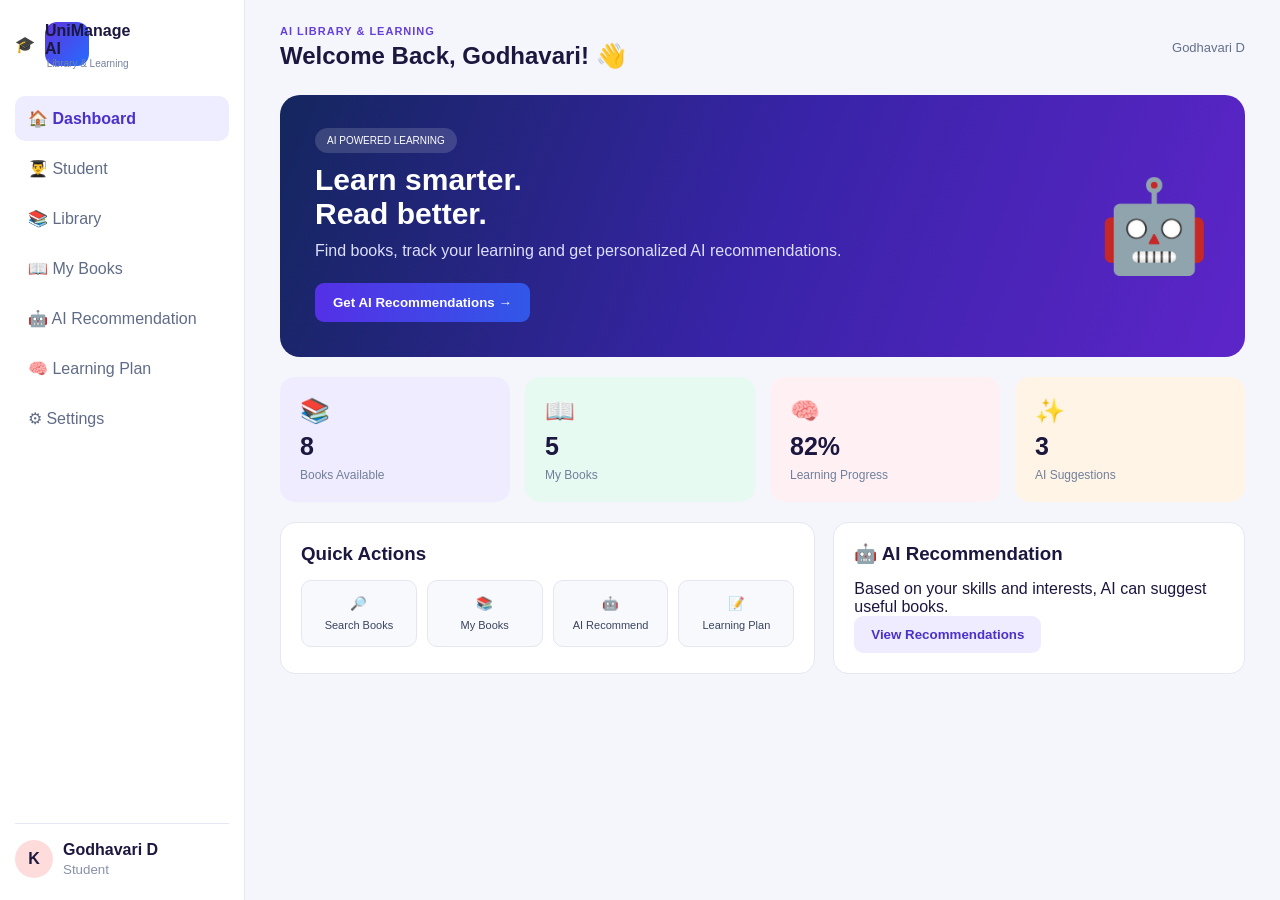
==== index.html @ b0a71027 "AI library project" ====
<!DOCTYPE html>
<html lang="en">
<head>
    <meta charset="UTF-8">
    <meta name="viewport" content="width=device-width, initial-scale=1.0">

    <title>UniManage AI - Library & Learning</title>

    <link rel="stylesheet" href="style.css">
</head>

<body>

<div class="app">
    <aside class="sidebar">

        <div class="logo">
            🎓
            <div>
                <h2>UniManage AI</h2>
                <p>Library & Learning</p>
            </div>
        </div>

        <ul class="menu">

            <li class="active" onclick="showPage('dashboard', this)">
                🏠 Dashboard
            </li>

            <li onclick="showPage('student', this)">
                👨‍🎓 Student
            </li>

            <li onclick="showPage('library', this)">
                📚 Library
            </li>

            <li onclick="showPage('mybooks', this)">
                📖 My Books
            </li>

            <li onclick="showPage('ai', this)">
                🤖 AI Recommendation
            </li>

            <li onclick="showPage('learning', this)">
                🧠 Learning Plan
            </li>

            <li onclick="showPage('settings', this)">
                ⚙ Settings
            </li>

        </ul>

        <div class="user">
            <div class="avatar">K</div>

            <div>
                <b>Godhavari D</b>
                <small>Student</small>
            </div>
        </div>

    </aside>

    <main class="main">

        <header class="header">

            <div>
                <p class="small-title">AI LIBRARY & LEARNING</p>

                <h1 id="pageTitle">
                    Welcome Back, Godhavari! 👋
                </h1>
            </div>

            <div class="profile">
                Godhavari D
            </div>

        </header>

        <section id="dashboard" class="page active">

            <div class="hero">

                <div>

                    <span class="badge">
                        AI POWERED LEARNING
                    </span>

                    <h2>
                        Learn smarter.<br>
                        Read better.
                    </h2>

                    <p>
                        Find books, track your learning and
                        get personalized AI recommendations.
                    </p>

                    <button onclick="showPage('ai')" class="primary">
                        Get AI Recommendations →
                    </button>

                </div>

                <div class="robot">
                    🤖
                </div>

            </div>

            <div class="cards">

                <div class="card purple">
                    <span>📚</span>
                    <h2 id="bookCount">8</h2>
                    <p>Books Available</p>
                </div>

                <div class="card green">
                    <span>📖</span>
                    <h2>5</h2>
                    <p>My Books</p>
                </div>

                <div class="card pink">
                    <span>🧠</span>
                    <h2>82%</h2>
                    <p>Learning Progress</p>
                </div>

                <div class="card orange">
                    <span>✨</span>
                    <h2>3</h2>
                    <p>AI Suggestions</p>
                </div>

            </div>


            <div class="two-column">

                <div class="box">

                    <h3>Quick Actions</h3>

                    <div class="quick">

                        <button onclick="showPage('library')">
                            🔎
                            <span>Search Books</span>
                        </button>

                        <button onclick="showPage('mybooks')">
                            📚
                            <span>My Books</span>
                        </button>

                        <button onclick="showPage('ai')">
                            🤖
                            <span>AI Recommend</span>
                        </button>

                        <button onclick="showPage('learning')">
                            📝
                            <span>Learning Plan</span>
                        </button>

                    </div>

                </div>


                

                <div class="box ai-mini">

                    <h3>🤖 AI Recommendation</h3>

                    <p>
                        Based on your skills and interests,
                        AI can suggest useful books.
                    </p>

                    <button
                        class="secondary"
                        onclick="showPage('ai')">
                        View Recommendations
                    </button>

                </div>

            </div>

        </section>

        <section id="student" class="page">

            <div class="section-title">

                <h2>Student Dashboard</h2>

                <p>
                    Your academic and learning overview
                </p>

            </div>


            <div class="student-card">

                <div class="student-avatar">
                    KY
                </div>

                <div class="student-info">

                    <h3>Godhavari D</h3>

                    <p>
                        Computer Science Student
                    </p>

                </div>

                <div class="student-stat">
                    <b>92%</b>
                    <span>Attendance</span>
                </div>

                <div class="student-stat">
                    <b>8.5</b>
                    <span>CGPA</span>
                </div>

                <div class="student-stat">
                    <b>Good</b>
                    <span>Performance</span>
                </div>

            </div>

        </section>


        <section id="library" class="page">

            <div class="section-title">

                <h2>📚 Library Dashboard</h2>

                <p>
                    Search and explore learning resources
                </p>

            </div>


            <div class="search">

                <input
                    type="text"
                    id="searchBox"
                    placeholder="Search books, author or category..."
                    onkeyup="searchBooks()">

                <button class="primary"
                        onclick="searchBooks()">
                    Search
                </button>

            </div>


            <div id="bookList" class="book-grid"></div>

        </section>



        <!-- ================= MY BOOKS ================= -->

        <section id="mybooks" class="page">

            <div class="section-title">

                <h2>📖 My Books</h2>

                <p>
                    Currently issued books
                </p>

            </div>


            <div class="table-box">

                <table>

                    <thead>

                        <tr>
                            <th>Book Title</th>
                            <th>Issued Date</th>
                            <th>Due Date</th>
                            <th>Status</th>
                        </tr>

                    </thead>

                    <tbody>

                        <tr>
                            <td>Java Complete Reference</td>
                            <td>12 Sep 2026</td>
                            <td>26 Sep 2026</td>
                            <td>
                                <span class="status">
                                    On Time
                                </span>
                            </td>
                        </tr>

                        <tr>
                            <td>Clean Code</td>
                            <td>10 Sep 2026</td>
                            <td>24 Sep 2026</td>
                            <td>
                                <span class="status">
                                    On Time
                                </span>
                            </td>
                        </tr>

                        <tr>
                            <td>Web Development</td>
                            <td>06 Sep 2026</td>
                            <td>19 Sep 2026</td>
                            <td>
                                <span class="status">
                                    On Time
                                </span>
                            </td>
                        </tr>

                    </tbody>

                </table>

            </div>

        </section>



        <!-- ================= AI ================= -->

        <section id="ai" class="page">

            <div class="section-title">

                <h2>🤖 AI Book Recommendation</h2>

                <p>
                    Get personalized book recommendations
                </p>

            </div>


            <div class="ai-box">

                <div class="big-robot">
                    🤖
                </div>

                <h2>
                    AI Learning Assistant
                </h2>

                <p>
                    Enter your skills and interests.
                </p>


                <div class="inputs">

                    <input
                        id="skills"
                        placeholder="Skills: Java, HTML, SQL">

                    <input
                        id="interests"
                        placeholder="Interests: AI, Web, Database">

                </div>


                <button
                    class="primary full"
                    onclick="recommendBooks()">

                    ✨ Generate AI Recommendations

                </button>

            </div>


            <div
                id="recommendations"
                class="recommend-grid">
            </div>

        </section>



        <!-- ================= LEARNING ================= -->

        <section id="learning" class="page">

            <div class="section-title">

                <h2>🧠 AI Learning Plan</h2>

                <p>
                    Generate a personalized study roadmap
                </p>

            </div>


            <div class="learning-box">

                <input
                    id="topic"
                    placeholder="Enter topic e.g. Java, SQL, AI">

                <button
                    class="primary"
                    onclick="generatePlan()">

                    Generate Plan

                </button>

            </div>


            <div id="plan"></div>

        </section>



        <!-- ================= SETTINGS ================= -->

        <section id="settings" class="page">

            <div class="section-title">

                <h2>⚙ Settings</h2>

                <p>
                    Application preferences
                </p>

            </div>


            <div class="settings box">

                <label>
                    <input type="checkbox" checked>
                    AI recommendation notifications
                </label>

                <label>
                    <input type="checkbox" checked>
                    Learning progress reminders
                </label>

                <label>
                    <input type="checkbox">
                    Book due-date alerts
                </label>

            </div>

        </section>

    </main>

</div>


<script src="script.js"></script>

</body>
</html>
---- style.css ----
* {
    box-sizing: border-box;
    margin: 0;
    padding: 0;
}

body {
    font-family: Arial, Helvetica, sans-serif;
    background: #f5f5fc;
    color: #1c173f;
}

button,
input {
    font-family: inherit;
}

button {
    cursor: pointer;
}

.app {
    display: flex;
    min-height: 100vh;
}
.sidebar {
    width: 245px;
    background: white;
    border-right: 1px solid #e5e8f2;
    padding: 22px 15px;
    display: flex;
    flex-direction: column;
}

.logo {
    display: flex;
    gap: 10px;
    align-items: center;
    margin-bottom: 30px;
}

.logo > :first-child {
    background: linear-gradient(135deg, #6035df, #246cff);
    width: 44px;
    height: 44px;
    border-radius: 12px;
    display: grid;
    place-items: center;
    font-size: 22px;
}

.logo h2 {
    font-size: 16px;
}

.logo p {
    font-size: 10px;
    color: #75819c;
}


/* MENU */

.menu {
    list-style: none;
}

.menu li {
    padding: 13px;
    margin-bottom: 5px;
    border-radius: 10px;
    color: #606c87;
    cursor: pointer;
    transition: .2s;
}

.menu li:hover,
.menu li.active {
    background: #eeecff;
    color: #4b31c9;
    font-weight: bold;
}


/* USER */

.user {
    margin-top: auto;
    border-top: 1px solid #e5e8f2;
    padding-top: 16px;
    display: flex;
    align-items: center;
    gap: 10px;
}

.user small {
    display: block;
    color: #8791a8;
    margin-top: 3px;
}

.avatar {
    width: 38px;
    height: 38px;
    border-radius: 50%;
    background: #ffdcdc;
    display: grid;
    place-items: center;
    font-weight: bold;
}


/* MAIN */

.main {
    flex: 1;
    padding: 25px 35px;
}


/* HEADER */

.header {
    display: flex;
    justify-content: space-between;
    align-items: center;
    margin-bottom: 25px;
}

.small-title {
    color: #6540d9;
    font-size: 11px;
    font-weight: bold;
    letter-spacing: 1px;
    margin-bottom: 5px;
}

.header h1 {
    font-size: 24px;
}

.profile {
    color: #65708a;
    font-size: 13px;
}


/* PAGE */

.page {
    display: none;
}

.page.active {
    display: block;
}


/* HERO */

.hero {
    background: linear-gradient(
        110deg,
        #14265e,
        #3823a7,
        #5d25c9
    );

    color: white;

    border-radius: 20px;

    padding: 35px;

    display: flex;

    justify-content: space-between;

    align-items: center;

    min-height: 220px;
}

.badge {
    background: #ffffff25;
    padding: 7px 12px;
    border-radius: 20px;
    font-size: 10px;
}

.hero h2 {
    font-size: 30px;
    margin: 15px 0 8px;
}

.hero p {
    max-width: 600px;
    color: #dddfff;
    margin-bottom: 20px;
    line-height: 1.5;
}

.robot {
    font-size: 90px;
}


/* BUTTONS */

.primary {
    background: linear-gradient(
        90deg,
        #5530e6,
        #3157e8
    );

    color: white;

    border: none;

    border-radius: 9px;

    padding: 12px 18px;

    font-weight: bold;
}

.secondary {
    background: #efecff;

    color: #4b31c9;

    border: none;

    padding: 11px 17px;

    border-radius: 9px;

    font-weight: bold;
}

.full {
    width: 100%;
}


/* CARDS */

.cards {
    display: grid;

    grid-template-columns:
        repeat(4, 1fr);

    gap: 15px;

    margin: 20px 0;
}

.card {
    padding: 20px;

    border-radius: 15px;

    display: flex;

    flex-direction: column;

    gap: 7px;
}

.card span {
    font-size: 24px;
}

.card h2 {
    font-size: 25px;
}

.card p {
    color: #71809b;
    font-size: 12px;
}

.purple {
    background: #f0ecff;
}

.green {
    background: #e6faf1;
}

.pink {
    background: #fff0f4;
}

.orange {
    background: #fff4e5;
}


/* TWO COLUMN */

.two-column {
    display: grid;

    grid-template-columns:
        1.3fr 1fr;

    gap: 18px;
}

.box {
    background: white;

    border: 1px solid #e5e8f2;

    border-radius: 15px;

    padding: 20px;
}

.box h3 {
    margin-bottom: 15px;
}


/* QUICK */

.quick {
    display: grid;

    grid-template-columns:
        repeat(4, 1fr);

    gap: 10px;
}

.quick button {
    background: #f8f9fd;

    border: 1px solid #e4e7f0;

    border-radius: 10px;

    padding: 15px 7px;

    color: #39445e;
}

.quick span {
    display: block;

    margin-top: 8px;

    font-size: 11px;
}


/* SECTION */

.section-title {
    margin-bottom: 20px;
}

.section-title h2 {
    margin-bottom: 5px;
}

.section-title p {
    color: #78849e;
}


/* SEARCH */

.search {
    display: flex;

    gap: 10px;

    margin-bottom: 20px;
}

.search input,
.learning-box input,
.inputs input {
    padding: 13px 15px;

    border: 1px solid #dfe3ef;

    border-radius: 9px;

    outline: none;

    background: white;
}

.search input {
    flex: 1;
}


/* BOOKS */

.book-grid {
    display: grid;

    grid-template-columns:
        repeat(4, 1fr);

    gap: 15px;
}

.book {
    background: white;

    border: 1px solid #e3e7f1;

    border-radius: 14px;

    padding: 16px;
}

.book-cover {
    height: 125px;

    border-radius: 10px;

    background: linear-gradient(
        135deg,
        #dfe4ff,
        #8773df
    );

    display: grid;

    place-items: center;

    font-size: 40px;

    margin-bottom: 13px;
}

.book h3 {
    font-size: 14px;

    margin: 8px 0;
}

.book p {
    font-size: 12px;

    color: #78849d;

    margin-bottom: 10px;
}

.tag {
    background: #f0edff;

    color: #5035c9;

    padding: 5px 9px;

    border-radius: 20px;

    font-size: 10px;
}


/* TABLE */

.table-box {
    background: white;

    border-radius: 15px;

    overflow: auto;

    border: 1px solid #e2e6f0;
}

table {
    width: 100%;

    border-collapse: collapse;
}

th,
td {
    padding: 15px;

    text-align: left;

    border-bottom: 1px solid #e8ebf2;

    font-size: 13px;
}

th {
    background: #fafbfe;

    color: #68738d;
}

.status {
    background: #e3f8ec;

    color: #16804d;

    padding: 5px 9px;

    border-radius: 20px;

    font-size: 11px;
}


/* STUDENT */

.student-card {
    background: white;

    border: 1px solid #e3e7f0;

    border-radius: 15px;

    padding: 25px;

    display: flex;

    align-items: center;

    gap: 18px;
}

.student-avatar {
    width: 60px;

    height: 60px;

    border-radius: 50%;

    background: #dce4ff;

    color: #4251ae;

    display: grid;

    place-items: center;

    font-weight: bold;
}

.student-info p {
    color: #7b86a0;

    margin-top: 5px;
}

.student-stat {
    margin-left: auto;

    text-align: center;
}

.student-stat b {
    display: block;

    font-size: 20px;
}

.student-stat span {
    font-size: 11px;

    color: #7b86a0;
}


/* AI */

.ai-box {
    background: white;

    max-width: 800px;

    margin: auto;

    padding: 30px;

    border-radius: 18px;

    text-align: center;

    border: 1px solid #e1e5f0;
}

.big-robot {
    font-size: 55px;
}

.ai-box p {
    color: #77839d;

    margin: 8px 0 20px;
}

.inputs {
    display: grid;

    grid-template-columns:
        1fr 1fr;

    gap: 10px;

    margin-bottom: 15px;
}

.recommend-grid {
    display: grid;

    grid-template-columns:
        repeat(3, 1fr);

    gap: 15px;

    margin-top: 20px;
}

.recommend-card {
    background: white;

    padding: 17px;

    border: 1px solid #e2e6f0;

    border-radius: 14px;
}

.recommend-card h3 {
    font-size: 14px;

    margin: 10px 0;
}

.recommend-card p {
    color: #75809a;

    font-size: 12px;

    line-height: 1.5;
}

.score {
    color: #4c30ca;

    font-weight: bold;

    margin-top: 10px;
}


/* LEARNING */

.learning-box {
    background: white;

    padding: 20px;

    border-radius: 15px;

    display: flex;

    gap: 10px;

    border: 1px solid #e3e7f0;
}

.learning-box input {
    flex: 1;
}

.plan-card {
    background: white;

    border: 1px solid #e3e7f0;

    border-radius: 15px;

    padding: 22px;

    margin-top: 20px;
}

.plan-card li {
    padding: 9px;

    color: #59657e;
}


/* SETTINGS */

.settings {
    display: grid;

    gap: 18px;
}

.settings label {
    background: #fafbff;

    padding: 14px;

    border-radius: 10px;
}


/* MOBILE */

@media(max-width: 900px) {

    .sidebar {
        width: 75px;
    }

    .logo div:not(.logo) {
        display: none;
    }

    .menu li {
        font-size: 0;

        text-align: center;
    }

    .user div:not(.avatar) {
        display: none;
    }

    .main {
        padding: 20px;
    }

    .cards {
        grid-template-columns: 1fr 1fr;
    }

    .book-grid {
        grid-template-columns: 1fr 1fr;
    }

    .two-column {
        grid-template-columns: 1fr;
    }
}


@media(max-width: 600px) {

    .sidebar {
        display: none;
    }

    .main {
        padding: 15px;
    }

    .cards {
        grid-template-columns: 1fr;
    }

    .book-grid,
    .recommend-grid {
        grid-template-columns: 1fr;
    }

    .inputs {
        grid-template-columns: 1fr;
    }

    .quick {
        grid-template-columns: 1fr 1fr;
    }

    .student-card {
        flex-wrap: wrap;
    }

    .student-stat {
        margin-left: 0;
        flex: 1;
    }

    .learning-box {
        flex-direction: column;
    }
}
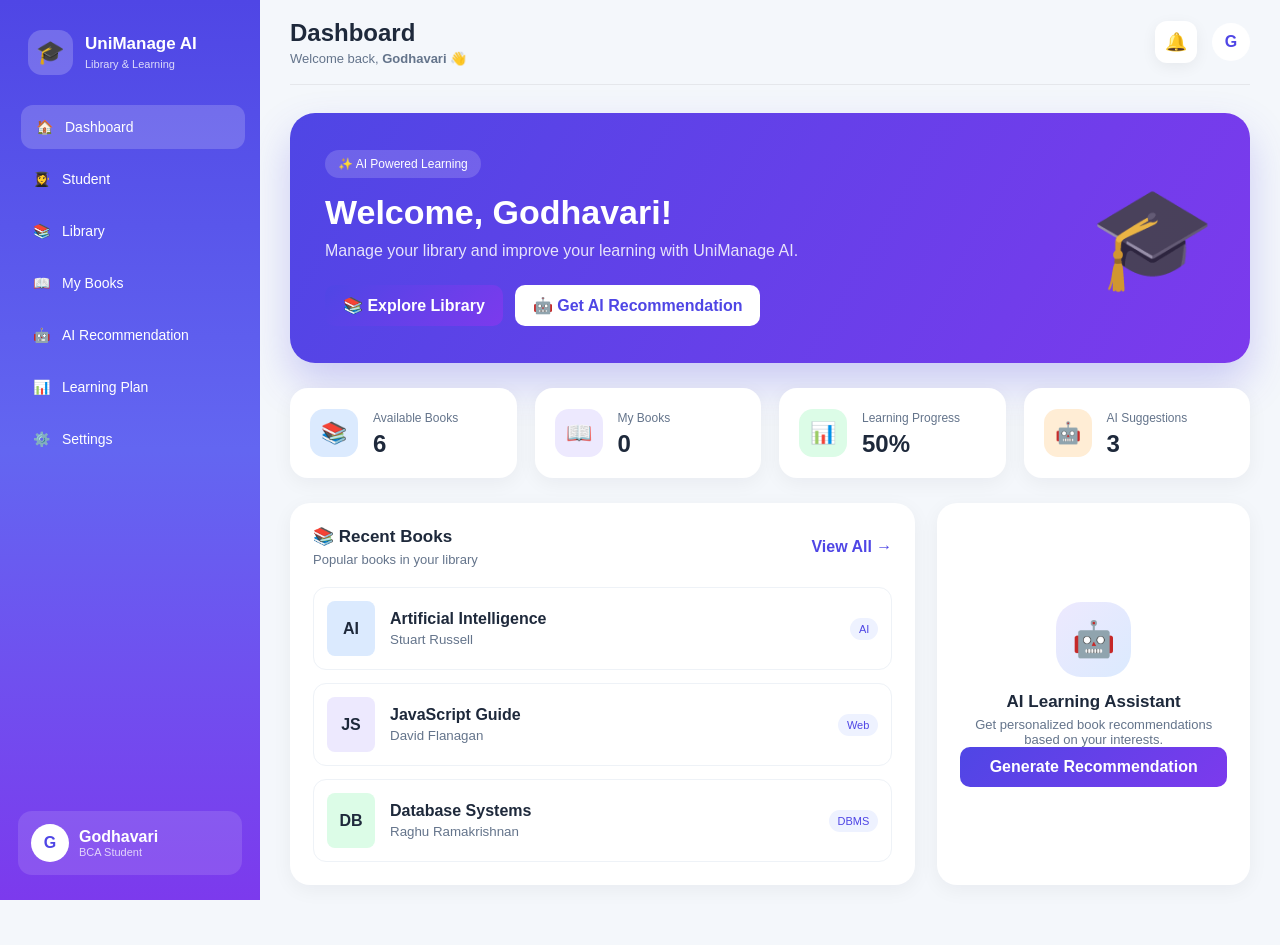
==== commit 80530d84: "initial commit" ====
--- a/index.html
+++ b/index.html
@@ -1,507 +1,838 @@
-<!DOCTYPE html>
-<html lang="en">
-<head>
-    <meta charset="UTF-8">
-    <meta name="viewport" content="width=device-width, initial-scale=1.0">
-
-    <title>UniManage AI - Library & Learning</title>
-
-    <link rel="stylesheet" href="style.css">
-</head>
-
-<body>
-
-<div class="app">
-    <aside class="sidebar">
-
-        <div class="logo">
-            🎓
-            <div>
-                <h2>UniManage AI</h2>
-                <p>Library & Learning</p>
-            </div>
-        </div>
-
-        <ul class="menu">
-
-            <li class="active" onclick="showPage('dashboard', this)">
-                🏠 Dashboard
-            </li>
-
-            <li onclick="showPage('student', this)">
-                👨‍🎓 Student
-            </li>
-
-            <li onclick="showPage('library', this)">
-                📚 Library
-            </li>
-
-            <li onclick="showPage('mybooks', this)">
-                📖 My Books
-            </li>
-
-            <li onclick="showPage('ai', this)">
-                🤖 AI Recommendation
-            </li>
-
-            <li onclick="showPage('learning', this)">
-                🧠 Learning Plan
-            </li>
-
-            <li onclick="showPage('settings', this)">
-                ⚙ Settings
-            </li>
-
-        </ul>
-
-        <div class="user">
-            <div class="avatar">K</div>
-
-            <div>
-                <b>Godhavari D</b>
-                <small>Student</small>
-            </div>
-        </div>
-
-    </aside>
-
-    <main class="main">
-
-        <header class="header">
-
-            <div>
-                <p class="small-title">AI LIBRARY & LEARNING</p>
-
-                <h1 id="pageTitle">
-                    Welcome Back, Godhavari! 👋
-                </h1>
-            </div>
-
-            <div class="profile">
-                Godhavari D
-            </div>
-
-        </header>
-
-        <section id="dashboard" class="page active">
-
-            <div class="hero">
-
-                <div>
-
-                    <span class="badge">
-                        AI POWERED LEARNING
-                    </span>
-
-                    <h2>
-                        Learn smarter.<br>
-                        Read better.
-                    </h2>
-
-                    <p>
-                        Find books, track your learning and
-                        get personalized AI recommendations.
-                    </p>
-
-                    <button onclick="showPage('ai')" class="primary">
-                        Get AI Recommendations →
-                    </button>
-
-                </div>
-
-                <div class="robot">
-                    🤖
-                </div>
-
-            </div>
-
-            <div class="cards">
-
-                <div class="card purple">
-                    <span>📚</span>
-                    <h2 id="bookCount">8</h2>
-                    <p>Books Available</p>
-                </div>
-
-                <div class="card green">
-                    <span>📖</span>
-                    <h2>5</h2>
-                    <p>My Books</p>
-                </div>
-
-                <div class="card pink">
-                    <span>🧠</span>
-                    <h2>82%</h2>
-                    <p>Learning Progress</p>
-                </div>
-
-                <div class="card orange">
-                    <span>✨</span>
-                    <h2>3</h2>
-                    <p>AI Suggestions</p>
-                </div>
-
-            </div>
-
-
-            <div class="two-column">
-
-                <div class="box">
-
-                    <h3>Quick Actions</h3>
-
-                    <div class="quick">
-
-                        <button onclick="showPage('library')">
-                            🔎
-                            <span>Search Books</span>
-                        </button>
-
-                        <button onclick="showPage('mybooks')">
-                            📚
-                            <span>My Books</span>
-                        </button>
-
-                        <button onclick="showPage('ai')">
-                            🤖
-                            <span>AI Recommend</span>
-                        </button>
-
-                        <button onclick="showPage('learning')">
-                            📝
-                            <span>Learning Plan</span>
-                        </button>
-
-                    </div>
-
-                </div>
-
-
-                
-
-                <div class="box ai-mini">
-
-                    <h3>🤖 AI Recommendation</h3>
-
-                    <p>
-                        Based on your skills and interests,
-                        AI can suggest useful books.
-                    </p>
-
-                    <button
-                        class="secondary"
-                        onclick="showPage('ai')">
-                        View Recommendations
-                    </button>
-
-                </div>
-
-            </div>
-
-        </section>
-
-        <section id="student" class="page">
-
-            <div class="section-title">
-
-                <h2>Student Dashboard</h2>
-
-                <p>
-                    Your academic and learning overview
-                </p>
-
-            </div>
-
-
-            <div class="student-card">
-
-                <div class="student-avatar">
-                    KY
-                </div>
-
-                <div class="student-info">
-
-                    <h3>Godhavari D</h3>
-
-                    <p>
-                        Computer Science Student
-                    </p>
-
-                </div>
-
-                <div class="student-stat">
-                    <b>92%</b>
-                    <span>Attendance</span>
-                </div>
-
-                <div class="student-stat">
-                    <b>8.5</b>
-                    <span>CGPA</span>
-                </div>
-
-                <div class="student-stat">
-                    <b>Good</b>
-                    <span>Performance</span>
-                </div>
-
-            </div>
-
-        </section>
-
-
-        <section id="library" class="page">
-
-            <div class="section-title">
-
-                <h2>📚 Library Dashboard</h2>
-
-                <p>
-                    Search and explore learning resources
-                </p>
-
-            </div>
-
-
-            <div class="search">
-
-                <input
-                    type="text"
-                    id="searchBox"
-                    placeholder="Search books, author or category..."
-                    onkeyup="searchBooks()">
-
-                <button class="primary"
-                        onclick="searchBooks()">
-                    Search
-                </button>
-
-            </div>
-
-
-            <div id="bookList" class="book-grid"></div>
-
-        </section>
-
-
-
-        <!-- ================= MY BOOKS ================= -->
-
-        <section id="mybooks" class="page">
-
-            <div class="section-title">
-
-                <h2>📖 My Books</h2>
-
-                <p>
-                    Currently issued books
-                </p>
-
-            </div>
-
-
-            <div class="table-box">
-
-                <table>
-
-                    <thead>
-
-                        <tr>
-                            <th>Book Title</th>
-                            <th>Issued Date</th>
-                            <th>Due Date</th>
-                            <th>Status</th>
-                        </tr>
-
-                    </thead>
-
-                    <tbody>
-
-                        <tr>
-                            <td>Java Complete Reference</td>
-                            <td>12 Sep 2026</td>
-                            <td>26 Sep 2026</td>
-                            <td>
-                                <span class="status">
-                                    On Time
-                                </span>
-                            </td>
-                        </tr>
-
-                        <tr>
-                            <td>Clean Code</td>
-                            <td>10 Sep 2026</td>
-                            <td>24 Sep 2026</td>
-                            <td>
-                                <span class="status">
-                                    On Time
-                                </span>
-                            </td>
-                        </tr>
-
-                        <tr>
-                            <td>Web Development</td>
-                            <td>06 Sep 2026</td>
-                            <td>19 Sep 2026</td>
-                            <td>
-                                <span class="status">
-                                    On Time
-                                </span>
-                            </td>
-                        </tr>
-
-                    </tbody>
-
-                </table>
-
-            </div>
-
-        </section>
-
-
-
-        <!-- ================= AI ================= -->
-
-        <section id="ai" class="page">
-
-            <div class="section-title">
-
-                <h2>🤖 AI Book Recommendation</h2>
-
-                <p>
-                    Get personalized book recommendations
-                </p>
-
-            </div>
-
-
-            <div class="ai-box">
-
-                <div class="big-robot">
-                    🤖
-                </div>
-
-                <h2>
-                    AI Learning Assistant
-                </h2>
-
-                <p>
-                    Enter your skills and interests.
-                </p>
-
-
-                <div class="inputs">
-
-                    <input
-                        id="skills"
-                        placeholder="Skills: Java, HTML, SQL">
-
-                    <input
-                        id="interests"
-                        placeholder="Interests: AI, Web, Database">
-
-                </div>
-
-
-                <button
-                    class="primary full"
-                    onclick="recommendBooks()">
-
-                    ✨ Generate AI Recommendations
-
-                </button>
-
-            </div>
-
-
-            <div
-                id="recommendations"
-                class="recommend-grid">
-            </div>
-
-        </section>
-
-
-
-        <!-- ================= LEARNING ================= -->
-
-        <section id="learning" class="page">
-
-            <div class="section-title">
-
-                <h2>🧠 AI Learning Plan</h2>
-
-                <p>
-                    Generate a personalized study roadmap
-                </p>
-
-            </div>
-
-
-            <div class="learning-box">
-
-                <input
-                    id="topic"
-                    placeholder="Enter topic e.g. Java, SQL, AI">
-
-                <button
-                    class="primary"
-                    onclick="generatePlan()">
-
-                    Generate Plan
-
-                </button>
-
-            </div>
-
-
-            <div id="plan"></div>
-
-        </section>
-
-
-
-        <!-- ================= SETTINGS ================= -->
-
-        <section id="settings" class="page">
-
-            <div class="section-title">
-
-                <h2>⚙ Settings</h2>
-
-                <p>
-                    Application preferences
-                </p>
-
-            </div>
-
-
-            <div class="settings box">
-
-                <label>
-                    <input type="checkbox" checked>
-                    AI recommendation notifications
-                </label>
-
-                <label>
-                    <input type="checkbox" checked>
-                    Learning progress reminders
-                </label>
-
-                <label>
-                    <input type="checkbox">
-                    Book due-date alerts
-                </label>
-
-            </div>
-
-        </section>
-
-    </main>
-
-</div>
-
-
-<script src="script.js"></script>
-
-</body>
+<!DOCTYPE html>
+<html lang="en">
+<head>
+    <meta charset="UTF-8">
+    <meta name="viewport" content="width=device-width, initial-scale=1.0">
+    <title>UniManage AI - Library & Learning</title>
+    <link rel="stylesheet" href="style.css">
+</head>
+
+<body>
+
+<div class="app">
+
+    <!-- SIDEBAR -->
+    <aside class="sidebar">
+        <div class="logo">
+            <div class="logo-icon">🎓</div>
+            <div>
+                <h2>UniManage AI</h2>
+                <span>Library & Learning</span>
+            </div>
+        </div>
+
+        <nav>
+            <button class="menu active" data-page="dashboard">
+                🏠 <span>Dashboard</span>
+            </button>
+
+            <button class="menu" data-page="student">
+                👩‍🎓 <span>Student</span>
+            </button>
+
+            <button class="menu" data-page="library">
+                📚 <span>Library</span>
+            </button>
+
+            <button class="menu" data-page="mybooks">
+                📖 <span>My Books</span>
+            </button>
+
+            <button class="menu" data-page="ai">
+                🤖 <span>AI Recommendation</span>
+            </button>
+
+            <button class="menu" data-page="learning">
+                📊 <span>Learning Plan</span>
+            </button>
+
+            <button class="menu" data-page="settings">
+                ⚙️ <span>Settings</span>
+            </button>
+        </nav>
+
+        <div class="sidebar-bottom">
+            <div class="user-mini">
+                <div class="avatar">G</div>
+                <div>
+                    <strong id="sideName">Godhavari</strong>
+                    <small>BCA Student</small>
+                </div>
+            </div>
+        </div>
+    </aside>
+
+
+    <!-- MAIN -->
+    <main class="main">
+
+        <!-- TOPBAR -->
+        <header class="topbar">
+            <div>
+                <h2 id="pageTitle">Dashboard</h2>
+                <p>Welcome back, <b id="topName">Godhavari</b> 👋</p>
+            </div>
+
+            <div class="top-actions">
+                <button class="icon-btn" onclick="showNotification()">🔔</button>
+                <div class="top-avatar" id="topAvatar">G</div>
+            </div>
+        </header>
+
+
+        <!-- ================= DASHBOARD ================= -->
+        <section id="dashboard" class="page active-page">
+
+            <div class="hero">
+                <div>
+                    <span class="badge">✨ AI Powered Learning</span>
+                    <h1>Welcome, <span id="dashName">Godhavari</span>!</h1>
+                    <p>Manage your library and improve your learning with UniManage AI.</p>
+
+                    <div class="hero-buttons">
+                        <button class="primary-btn" onclick="openLibrary()">
+                            📚 Explore Library
+                        </button>
+
+                        <button class="secondary-btn" onclick="openAI()">
+                            🤖 Get AI Recommendation
+                        </button>
+                    </div>
+                </div>
+
+                <div class="hero-icon">🎓</div>
+            </div>
+
+
+            <div class="stats-grid">
+
+                <div class="stat-card">
+                    <div class="stat-icon blue">📚</div>
+                    <div>
+                        <span>Available Books</span>
+                        <h2 id="availableCount">6</h2>
+                    </div>
+                </div>
+
+                <div class="stat-card">
+                    <div class="stat-icon purple">📖</div>
+                    <div>
+                        <span>My Books</span>
+                        <h2 id="borrowedCount">0</h2>
+                    </div>
+                </div>
+
+                <div class="stat-card">
+                    <div class="stat-icon green">📊</div>
+                    <div>
+                        <span>Learning Progress</span>
+                        <h2 id="dashProgress">50%</h2>
+                    </div>
+                </div>
+
+                <div class="stat-card">
+                    <div class="stat-icon orange">🤖</div>
+                    <div>
+                        <span>AI Suggestions</span>
+                        <h2 id="aiCount">3</h2>
+                    </div>
+                </div>
+
+            </div>
+
+
+            <div class="content-grid">
+
+                <div class="panel">
+                    <div class="panel-header">
+                        <div>
+                            <h3>📚 Recent Books</h3>
+                            <p>Popular books in your library</p>
+                        </div>
+
+                        <button class="link-btn" onclick="openLibrary()">
+                            View All →
+                        </button>
+                    </div>
+
+                    <div class="book-list">
+
+                        <div class="book-row">
+                            <div class="book-cover">AI</div>
+                            <div>
+                                <strong>Artificial Intelligence</strong>
+                                <small>Stuart Russell</small>
+                            </div>
+                            <span class="category">AI</span>
+                        </div>
+
+                        <div class="book-row">
+                            <div class="book-cover purple-bg">JS</div>
+                            <div>
+                                <strong>JavaScript Guide</strong>
+                                <small>David Flanagan</small>
+                            </div>
+                            <span class="category">Web</span>
+                        </div>
+
+                        <div class="book-row">
+                            <div class="book-cover green-bg">DB</div>
+                            <div>
+                                <strong>Database Systems</strong>
+                                <small>Raghu Ramakrishnan</small>
+                            </div>
+                            <span class="category">DBMS</span>
+                        </div>
+
+                    </div>
+                </div>
+
+
+                <div class="panel ai-panel">
+                    <div class="ai-big">🤖</div>
+                    <h3>AI Learning Assistant</h3>
+                    <p>Get personalized book recommendations based on your interests.</p>
+
+                    <button class="primary-btn full" onclick="openAI()">
+                        Generate Recommendation
+                    </button>
+                </div>
+
+            </div>
+
+        </section>
+
+
+        <!-- ================= STUDENT ================= -->
+        <section id="student" class="page">
+
+            <div class="section-heading">
+                <div>
+                    <h1>👩‍🎓 Student Profile</h1>
+                    <p>Manage your student information.</p>
+                </div>
+
+                <button class="primary-btn" onclick="openStudentModal()">
+                    ✏️ Edit Profile
+                </button>
+            </div>
+
+            <div class="profile-grid">
+
+                <div class="profile-card">
+                    <div class="large-avatar" id="profileAvatar">G</div>
+                    <h2 id="profileName">Godhavari</h2>
+                    <p id="profileCourse">BCA Student</p>
+
+                    <div class="profile-badge">🎓 Active Student</div>
+                </div>
+
+                <div class="panel">
+                    <h3>Personal Information</h3>
+
+                    <div class="info-grid">
+
+                        <div class="info-box">
+                            <span>Full Name</span>
+                            <strong id="infoName">Godhavari</strong>
+                        </div>
+
+                        <div class="info-box">
+                            <span>Email</span>
+                            <strong id="infoEmail">godhavari@example.com</strong>
+                        </div>
+
+                        <div class="info-box">
+                            <span>Course</span>
+                            <strong id="infoCourse">BCA</strong>
+                        </div>
+
+                        <div class="info-box">
+                            <span>Department</span>
+                            <strong>Computer Applications</strong>
+                        </div>
+
+                    </div>
+                </div>
+
+            </div>
+
+
+            <div class="stats-grid">
+
+                <div class="stat-card">
+                    <div class="stat-icon blue">📚</div>
+                    <div>
+                        <span>Books Read</span>
+                        <h2 id="booksRead">0</h2>
+                    </div>
+                </div>
+
+                <div class="stat-card">
+                    <div class="stat-icon purple">🏆</div>
+                    <div>
+                        <span>Achievements</span>
+                        <h2>5</h2>
+                    </div>
+                </div>
+
+                <div class="stat-card">
+                    <div class="stat-icon green">🔥</div>
+                    <div>
+                        <span>Learning Streak</span>
+                        <h2>7 Days</h2>
+                    </div>
+                </div>
+
+            </div>
+
+        </section>
+
+
+        <!-- ================= LIBRARY ================= -->
+        <section id="library" class="page">
+
+            <div class="section-heading">
+                <div>
+                    <h1>📚 Library</h1>
+                    <p>Search and borrow your favorite books.</p>
+                </div>
+            </div>
+
+            <div class="search-area">
+
+                <div class="search-box">
+                    🔍
+                    <input
+                        type="text"
+                        id="searchInput"
+                        placeholder="Search books..."
+                    >
+                </div>
+
+                <select id="categoryFilter">
+                    <option value="all">All Categories</option>
+                    <option value="AI">AI</option>
+                    <option value="Programming">Programming</option>
+                    <option value="Database">Database</option>
+                    <option value="Web">Web Technology</option>
+                </select>
+
+            </div>
+
+
+            <div class="library-grid" id="libraryGrid">
+
+                <div class="library-card"
+                     data-title="Artificial Intelligence"
+                     data-author="Stuart Russell"
+                     data-category="AI">
+
+                    <div class="book-large">🤖</div>
+
+                    <div>
+                        <span class="book-category">AI</span>
+                        <h3>Artificial Intelligence</h3>
+                        <p>Stuart Russell</p>
+                    </div>
+
+                    <button class="primary-btn borrow-btn">
+                        Borrow Book
+                    </button>
+                </div>
+
+
+                <div class="library-card"
+                     data-title="Java Programming"
+                     data-author="Herbert Schildt"
+                     data-category="Programming">
+
+                    <div class="book-large purple-bg">☕</div>
+
+                    <div>
+                        <span class="book-category">Programming</span>
+                        <h3>Java Programming</h3>
+                        <p>Herbert Schildt</p>
+                    </div>
+
+                    <button class="primary-btn borrow-btn">
+                        Borrow Book
+                    </button>
+                </div>
+
+
+                <div class="library-card"
+                     data-title="Database Systems"
+                     data-author="Raghu Ramakrishnan"
+                     data-category="Database">
+
+                    <div class="book-large green-bg">🗄️</div>
+
+                    <div>
+                        <span class="book-category">Database</span>
+                        <h3>Database Systems</h3>
+                        <p>Raghu Ramakrishnan</p>
+                    </div>
+
+                    <button class="primary-btn borrow-btn">
+                        Borrow Book
+                    </button>
+                </div>
+
+
+                <div class="library-card"
+                     data-title="Machine Learning"
+                     data-author="Tom Mitchell"
+                     data-category="AI">
+
+                    <div class="book-large orange-bg">🧠</div>
+
+                    <div>
+                        <span class="book-category">AI</span>
+                        <h3>Machine Learning</h3>
+                        <p>Tom Mitchell</p>
+                    </div>
+
+                    <button class="primary-btn borrow-btn">
+                        Borrow Book
+                    </button>
+                </div>
+
+
+                <div class="library-card"
+                     data-title="Web Development"
+                     data-author="Jon Duckett"
+                     data-category="Web">
+
+                    <div class="book-large pink-bg">🌐</div>
+
+                    <div>
+                        <span class="book-category">Web</span>
+                        <h3>Web Development</h3>
+                        <p>Jon Duckett</p>
+                    </div>
+
+                    <button class="primary-btn borrow-btn">
+                        Borrow Book
+                    </button>
+                </div>
+
+
+                <div class="library-card"
+                     data-title="JavaScript Guide"
+                     data-author="David Flanagan"
+                     data-category="Programming">
+
+                    <div class="book-large blue-bg">JS</div>
+
+                    <div>
+                        <span class="book-category">Programming</span>
+                        <h3>JavaScript Guide</h3>
+                        <p>David Flanagan</p>
+                    </div>
+
+                    <button class="primary-btn borrow-btn">
+                        Borrow Book
+                    </button>
+                </div>
+
+            </div>
+
+        </section>
+
+
+        <!-- ================= MY BOOKS ================= -->
+        <section id="mybooks" class="page">
+
+            <div class="section-heading">
+                <div>
+                    <h1>📖 My Books</h1>
+                    <p>Books currently borrowed by you.</p>
+                </div>
+            </div>
+
+            <div class="stats-grid">
+
+                <div class="stat-card">
+                    <div class="stat-icon blue">📖</div>
+                    <div>
+                        <span>Borrowed</span>
+                        <h2 id="myBooksCount">0</h2>
+                    </div>
+                </div>
+
+                <div class="stat-card">
+                    <div class="stat-icon orange">⏰</div>
+                    <div>
+                        <span>Due Soon</span>
+                        <h2 id="dueSoon">0</h2>
+                    </div>
+                </div>
+
+                <div class="stat-card">
+                    <div class="stat-icon green">✅</div>
+                    <div>
+                        <span>Completed</span>
+                        <h2 id="completedBooks">0</h2>
+                    </div>
+                </div>
+
+            </div>
+
+            <div class="panel">
+                <div id="borrowedBooksList" class="borrowed-list">
+                    <div class="empty-state">
+                        <div>📚</div>
+                        <h3>No books borrowed</h3>
+                        <p>Go to Library and borrow a book.</p>
+
+                        <button class="primary-btn" onclick="openLibrary()">
+                            Explore Library
+                        </button>
+                    </div>
+                </div>
+            </div>
+
+        </section>
+
+
+        <!-- ================= AI ================= -->
+        <section id="ai" class="page">
+
+            <div class="section-heading">
+                <div>
+                    <h1>🤖 AI Recommendation</h1>
+                    <p>Get personalized recommendations.</p>
+                </div>
+            </div>
+
+            <div class="ai-input-panel">
+
+                <div class="form-group">
+                    <label>Your Skills</label>
+                    <input
+                        type="text"
+                        id="skills"
+                        value="HTML, CSS, JavaScript"
+                        placeholder="Example: Java, Python"
+                    >
+                </div>
+
+                <div class="form-group">
+                    <label>Your Interests</label>
+                    <input
+                        type="text"
+                        id="interests"
+                        value="Artificial Intelligence, Web Development"
+                        placeholder="Example: AI, Web Development"
+                    >
+                </div>
+
+                <div class="form-group">
+                    <label>Learning Level</label>
+
+                    <select id="level">
+                        <option>Beginner</option>
+                        <option>Intermediate</option>
+                        <option>Advanced</option>
+                    </select>
+                </div>
+
+                <button class="primary-btn" onclick="generateAI()">
+                    ✨ Generate Recommendation
+                </button>
+
+            </div>
+
+            <div id="aiResults" class="recommendation-grid">
+
+                <div class="recommend-card">
+                    <div class="recommend-icon">🤖</div>
+                    <span>Recommended</span>
+                    <h3>Artificial Intelligence</h3>
+                    <p>Perfect for learning AI fundamentals.</p>
+                    <button onclick="viewRecommendation('Artificial Intelligence')">
+                        View Details
+                    </button>
+                </div>
+
+                <div class="recommend-card">
+                    <div class="recommend-icon">🌐</div>
+                    <span>Recommended</span>
+                    <h3>Web Development</h3>
+                    <p>Improve your HTML, CSS and JavaScript skills.</p>
+                    <button onclick="viewRecommendation('Web Development')">
+                        View Details
+                    </button>
+                </div>
+
+                <div class="recommend-card">
+                    <div class="recommend-icon">🧠</div>
+                    <span>Recommended</span>
+                    <h3>Machine Learning</h3>
+                    <p>Learn prediction and intelligent systems.</p>
+                    <button onclick="viewRecommendation('Machine Learning')">
+                        View Details
+                    </button>
+                </div>
+
+            </div>
+
+        </section>
+
+
+        <!-- ================= LEARNING ================= -->
+        <section id="learning" class="page">
+
+            <div class="section-heading">
+                <div>
+                    <h1>📊 Learning Plan</h1>
+                    <p>Track your weekly learning progress.</p>
+                </div>
+            </div>
+
+            <div class="progress-panel">
+                <div>
+                    <h3>Overall Progress</h3>
+                    <p id="learningText">50% completed</p>
+                </div>
+
+                <div class="big-progress">
+                    <div id="learningProgress"></div>
+                </div>
+            </div>
+
+
+            <div class="learning-grid">
+
+                <div class="week-card completed">
+                    <span>WEEK 01</span>
+                    <h3>HTML & CSS</h3>
+                    <p>Learn web page structure and styling.</p>
+                    <button class="complete-btn" data-week="1">
+                        ✓ Completed
+                    </button>
+                </div>
+
+                <div class="week-card completed">
+                    <span>WEEK 02</span>
+                    <h3>JavaScript</h3>
+                    <p>Learn variables, functions and DOM.</p>
+                    <button class="complete-btn" data-week="2">
+                        ✓ Completed
+                    </button>
+                </div>
+
+                <div class="week-card">
+                    <span>WEEK 03</span>
+                    <h3>Java & Spring Boot</h3>
+                    <p>Learn backend development and REST API.</p>
+                    <button class="complete-btn" data-week="3">
+                        Mark Complete
+                    </button>
+                </div>
+
+                <div class="week-card">
+                    <span>WEEK 04</span>
+                    <h3>AI & Machine Learning</h3>
+                    <p>Learn AI concepts and prediction.</p>
+                    <button class="complete-btn" data-week="4">
+                        Mark Complete
+                    </button>
+                </div>
+
+            </div>
+
+        </section>
+
+
+        <!-- ================= SETTINGS ================= -->
+        <section id="settings" class="page">
+
+            <div class="section-heading">
+                <div>
+                    <h1>⚙️ Settings</h1>
+                    <p>Customize your UniManage AI experience.</p>
+                </div>
+            </div>
+
+
+            <div class="settings-grid">
+
+                <div class="panel">
+
+                    <h3>👤 Profile Settings</h3>
+
+                    <div class="form-group">
+                        <label>Name</label>
+                        <input id="settingsName" value="Godhavari">
+                    </div>
+
+                    <div class="form-group">
+                        <label>Email</label>
+                        <input
+                            id="settingsEmail"
+                            value="godhavari@example.com"
+                        >
+                    </div>
+
+                    <div class="form-group">
+                        <label>Course</label>
+                        <input
+                            id="settingsCourse"
+                            value="BCA"
+                        >
+                    </div>
+
+                    <button class="primary-btn" onclick="saveSettings()">
+                        💾 Save Changes
+                    </button>
+
+                </div>
+
+
+                <div class="panel">
+
+                    <h3>🔔 Notifications</h3>
+
+                    <div class="setting-row">
+                        <div>
+                            <strong>Book Due Reminder</strong>
+                            <small>Get reminders before due date.</small>
+                        </div>
+
+                        <label class="switch">
+                            <input type="checkbox" id="dueNotification" checked>
+                            <span></span>
+                        </label>
+                    </div>
+
+                    <div class="setting-row">
+                        <div>
+                            <strong>AI Recommendations</strong>
+                            <small>Receive new learning suggestions.</small>
+                        </div>
+
+                        <label class="switch">
+                            <input type="checkbox" id="aiNotification" checked>
+                            <span></span>
+                        </label>
+                    </div>
+
+                </div>
+
+
+                <div class="panel">
+
+                    <h3>🎨 Appearance</h3>
+
+                    <div class="setting-row">
+                        <div>
+                            <strong>Dark Mode</strong>
+                            <small>Change application appearance.</small>
+                        </div>
+
+                        <label class="switch">
+                            <input
+                                type="checkbox"
+                                id="darkMode"
+                            >
+                            <span></span>
+                        </label>
+                    </div>
+
+                </div>
+
+
+                <div class="panel">
+
+                    <h3>🔐 Security</h3>
+
+                    <p class="security-text">
+                        Your student information is stored securely.
+                    </p>
+
+                    <button class="secondary-btn" onclick="securityCheck()">
+                        🔒 Security Check
+                    </button>
+
+                </div>
+
+            </div>
+
+        </section>
+
+    </main>
+</div>
+
+
+<!-- ================= STUDENT MODAL ================= -->
+
+<div class="modal-overlay" id="studentModal">
+
+    <div class="modal">
+
+        <button class="close-btn" onclick="closeStudentModal()">×</button>
+
+        <h2>✏️ Edit Student Profile</h2>
+        <p>Update your personal information.</p>
+
+        <div class="form-group">
+            <label>Name</label>
+            <input id="editName">
+        </div>
+
+        <div class="form-group">
+            <label>Email</label>
+            <input id="editEmail">
+        </div>
+
+        <div class="form-group">
+            <label>Course</label>
+            <input id="editCourse">
+        </div>
+
+        <button class="primary-btn full" onclick="saveStudentProfile()">
+            Save Profile
+        </button>
+
+    </div>
+
+</div>
+
+
+<!-- ================= BOOK MODAL ================= -->
+
+<div class="modal-overlay" id="bookModal">
+
+    <div class="modal">
+
+        <button class="close-btn" onclick="closeBookModal()">×</button>
+
+        <div class="modal-book-icon">📚</div>
+
+        <h2 id="bookModalTitle">Book</h2>
+
+        <p id="bookModalText"></p>
+
+        <button class="primary-btn full" onclick="closeBookModal()">
+            Okay
+        </button>
+
+    </div>
+
+</div>
+
+
+<!-- TOAST -->
+
+<div id="toast" class="toast">
+    <span id="toastIcon">✓</span>
+    <span id="toastText">Success</span>
+</div>
+
+
+<script src="script.js"></script>
+
+</body>
 </html>
--- a/style.css
+++ b/style.css
@@ -1,799 +1,1325 @@
-* {
-    box-sizing: border-box;
-    margin: 0;
-    padding: 0;
-}
-
-body {
-    font-family: Arial, Helvetica, sans-serif;
-    background: #f5f5fc;
-    color: #1c173f;
-}
-
-button,
-input {
-    font-family: inherit;
-}
-
-button {
-    cursor: pointer;
-}
-
-.app {
-    display: flex;
-    min-height: 100vh;
-}
-.sidebar {
-    width: 245px;
-    background: white;
-    border-right: 1px solid #e5e8f2;
-    padding: 22px 15px;
-    display: flex;
-    flex-direction: column;
-}
-
-.logo {
-    display: flex;
-    gap: 10px;
-    align-items: center;
-    margin-bottom: 30px;
-}
-
-.logo > :first-child {
-    background: linear-gradient(135deg, #6035df, #246cff);
-    width: 44px;
-    height: 44px;
-    border-radius: 12px;
-    display: grid;
-    place-items: center;
-    font-size: 22px;
-}
-
-.logo h2 {
-    font-size: 16px;
-}
-
-.logo p {
-    font-size: 10px;
-    color: #75819c;
-}
-
-
-/* MENU */
-
-.menu {
-    list-style: none;
-}
-
-.menu li {
-    padding: 13px;
-    margin-bottom: 5px;
-    border-radius: 10px;
-    color: #606c87;
-    cursor: pointer;
-    transition: .2s;
-}
-
-.menu li:hover,
-.menu li.active {
-    background: #eeecff;
-    color: #4b31c9;
-    font-weight: bold;
-}
-
-
-/* USER */
-
-.user {
-    margin-top: auto;
-    border-top: 1px solid #e5e8f2;
-    padding-top: 16px;
-    display: flex;
-    align-items: center;
-    gap: 10px;
-}
-
-.user small {
-    display: block;
-    color: #8791a8;
-    margin-top: 3px;
-}
-
-.avatar {
-    width: 38px;
-    height: 38px;
-    border-radius: 50%;
-    background: #ffdcdc;
-    display: grid;
-    place-items: center;
-    font-weight: bold;
-}
-
-
-/* MAIN */
-
-.main {
-    flex: 1;
-    padding: 25px 35px;
-}
-
-
-/* HEADER */
-
-.header {
-    display: flex;
-    justify-content: space-between;
-    align-items: center;
-    margin-bottom: 25px;
-}
-
-.small-title {
-    color: #6540d9;
-    font-size: 11px;
-    font-weight: bold;
-    letter-spacing: 1px;
-    margin-bottom: 5px;
-}
-
-.header h1 {
-    font-size: 24px;
-}
-
-.profile {
-    color: #65708a;
-    font-size: 13px;
-}
-
-
-/* PAGE */
-
-.page {
-    display: none;
-}
-
-.page.active {
-    display: block;
-}
-
-
-/* HERO */
-
-.hero {
-    background: linear-gradient(
-        110deg,
-        #14265e,
-        #3823a7,
-        #5d25c9
-    );
-
-    color: white;
-
-    border-radius: 20px;
-
-    padding: 35px;
-
-    display: flex;
-
-    justify-content: space-between;
-
-    align-items: center;
-
-    min-height: 220px;
-}
-
-.badge {
-    background: #ffffff25;
-    padding: 7px 12px;
-    border-radius: 20px;
-    font-size: 10px;
-}
-
-.hero h2 {
-    font-size: 30px;
-    margin: 15px 0 8px;
-}
-
-.hero p {
-    max-width: 600px;
-    color: #dddfff;
-    margin-bottom: 20px;
-    line-height: 1.5;
-}
-
-.robot {
-    font-size: 90px;
-}
-
-
-/* BUTTONS */
-
-.primary {
-    background: linear-gradient(
-        90deg,
-        #5530e6,
-        #3157e8
-    );
-
-    color: white;
-
-    border: none;
-
-    border-radius: 9px;
-
-    padding: 12px 18px;
-
-    font-weight: bold;
-}
-
-.secondary {
-    background: #efecff;
-
-    color: #4b31c9;
-
-    border: none;
-
-    padding: 11px 17px;
-
-    border-radius: 9px;
-
-    font-weight: bold;
-}
-
-.full {
-    width: 100%;
-}
-
-
-/* CARDS */
-
-.cards {
-    display: grid;
-
-    grid-template-columns:
-        repeat(4, 1fr);
-
-    gap: 15px;
-
-    margin: 20px 0;
-}
-
-.card {
-    padding: 20px;
-
-    border-radius: 15px;
-
-    display: flex;
-
-    flex-direction: column;
-
-    gap: 7px;
-}
-
-.card span {
-    font-size: 24px;
-}
-
-.card h2 {
-    font-size: 25px;
-}
-
-.card p {
-    color: #71809b;
-    font-size: 12px;
-}
-
-.purple {
-    background: #f0ecff;
-}
-
-.green {
-    background: #e6faf1;
-}
-
-.pink {
-    background: #fff0f4;
-}
-
-.orange {
-    background: #fff4e5;
-}
-
-
-/* TWO COLUMN */
-
-.two-column {
-    display: grid;
-
-    grid-template-columns:
-        1.3fr 1fr;
-
-    gap: 18px;
-}
-
-.box {
-    background: white;
-
-    border: 1px solid #e5e8f2;
-
-    border-radius: 15px;
-
-    padding: 20px;
-}
-
-.box h3 {
-    margin-bottom: 15px;
-}
-
-
-/* QUICK */
-
-.quick {
-    display: grid;
-
-    grid-template-columns:
-        repeat(4, 1fr);
-
-    gap: 10px;
-}
-
-.quick button {
-    background: #f8f9fd;
-
-    border: 1px solid #e4e7f0;
-
-    border-radius: 10px;
-
-    padding: 15px 7px;
-
-    color: #39445e;
-}
-
-.quick span {
-    display: block;
-
-    margin-top: 8px;
-
-    font-size: 11px;
-}
-
-
-/* SECTION */
-
-.section-title {
-    margin-bottom: 20px;
-}
-
-.section-title h2 {
-    margin-bottom: 5px;
-}
-
-.section-title p {
-    color: #78849e;
-}
-
-
-/* SEARCH */
-
-.search {
-    display: flex;
-
-    gap: 10px;
-
-    margin-bottom: 20px;
-}
-
-.search input,
-.learning-box input,
-.inputs input {
-    padding: 13px 15px;
-
-    border: 1px solid #dfe3ef;
-
-    border-radius: 9px;
-
-    outline: none;
-
-    background: white;
-}
-
-.search input {
-    flex: 1;
-}
-
-
-/* BOOKS */
-
-.book-grid {
-    display: grid;
-
-    grid-template-columns:
-        repeat(4, 1fr);
-
-    gap: 15px;
-}
-
-.book {
-    background: white;
-
-    border: 1px solid #e3e7f1;
-
-    border-radius: 14px;
-
-    padding: 16px;
-}
-
-.book-cover {
-    height: 125px;
-
-    border-radius: 10px;
-
-    background: linear-gradient(
-        135deg,
-        #dfe4ff,
-        #8773df
-    );
-
-    display: grid;
-
-    place-items: center;
-
-    font-size: 40px;
-
-    margin-bottom: 13px;
-}
-
-.book h3 {
-    font-size: 14px;
-
-    margin: 8px 0;
-}
-
-.book p {
-    font-size: 12px;
-
-    color: #78849d;
-
-    margin-bottom: 10px;
-}
-
-.tag {
-    background: #f0edff;
-
-    color: #5035c9;
-
-    padding: 5px 9px;
-
-    border-radius: 20px;
-
-    font-size: 10px;
-}
-
-
-/* TABLE */
-
-.table-box {
-    background: white;
-
-    border-radius: 15px;
-
-    overflow: auto;
-
-    border: 1px solid #e2e6f0;
-}
-
-table {
-    width: 100%;
-
-    border-collapse: collapse;
-}
-
-th,
-td {
-    padding: 15px;
-
-    text-align: left;
-
-    border-bottom: 1px solid #e8ebf2;
-
-    font-size: 13px;
-}
-
-th {
-    background: #fafbfe;
-
-    color: #68738d;
-}
-
-.status {
-    background: #e3f8ec;
-
-    color: #16804d;
-
-    padding: 5px 9px;
-
-    border-radius: 20px;
-
-    font-size: 11px;
-}
-
-
-/* STUDENT */
-
-.student-card {
-    background: white;
-
-    border: 1px solid #e3e7f0;
-
-    border-radius: 15px;
-
-    padding: 25px;
-
-    display: flex;
-
-    align-items: center;
-
-    gap: 18px;
-}
-
-.student-avatar {
-    width: 60px;
-
-    height: 60px;
-
-    border-radius: 50%;
-
-    background: #dce4ff;
-
-    color: #4251ae;
-
-    display: grid;
-
-    place-items: center;
-
-    font-weight: bold;
-}
-
-.student-info p {
-    color: #7b86a0;
-
-    margin-top: 5px;
-}
-
-.student-stat {
-    margin-left: auto;
-
-    text-align: center;
-}
-
-.student-stat b {
-    display: block;
-
-    font-size: 20px;
-}
-
-.student-stat span {
-    font-size: 11px;
-
-    color: #7b86a0;
-}
-
-
-/* AI */
-
-.ai-box {
-    background: white;
-
-    max-width: 800px;
-
-    margin: auto;
-
-    padding: 30px;
-
-    border-radius: 18px;
-
-    text-align: center;
-
-    border: 1px solid #e1e5f0;
-}
-
-.big-robot {
-    font-size: 55px;
-}
-
-.ai-box p {
-    color: #77839d;
-
-    margin: 8px 0 20px;
-}
-
-.inputs {
-    display: grid;
-
-    grid-template-columns:
-        1fr 1fr;
-
-    gap: 10px;
-
-    margin-bottom: 15px;
-}
-
-.recommend-grid {
-    display: grid;
-
-    grid-template-columns:
-        repeat(3, 1fr);
-
-    gap: 15px;
-
-    margin-top: 20px;
-}
-
-.recommend-card {
-    background: white;
-
-    padding: 17px;
-
-    border: 1px solid #e2e6f0;
-
-    border-radius: 14px;
-}
-
-.recommend-card h3 {
-    font-size: 14px;
-
-    margin: 10px 0;
-}
-
-.recommend-card p {
-    color: #75809a;
-
-    font-size: 12px;
-
-    line-height: 1.5;
-}
-
-.score {
-    color: #4c30ca;
-
-    font-weight: bold;
-
-    margin-top: 10px;
-}
-
-
-/* LEARNING */
-
-.learning-box {
-    background: white;
-
-    padding: 20px;
-
-    border-radius: 15px;
-
-    display: flex;
-
-    gap: 10px;
-
-    border: 1px solid #e3e7f0;
-}
-
-.learning-box input {
-    flex: 1;
-}
-
-.plan-card {
-    background: white;
-
-    border: 1px solid #e3e7f0;
-
-    border-radius: 15px;
-
-    padding: 22px;
-
-    margin-top: 20px;
-}
-
-.plan-card li {
-    padding: 9px;
-
-    color: #59657e;
-}
-
-
-/* SETTINGS */
-
-.settings {
-    display: grid;
-
-    gap: 18px;
-}
-
-.settings label {
-    background: #fafbff;
-
-    padding: 14px;
-
-    border-radius: 10px;
-}
-
-
-/* MOBILE */
-
-@media(max-width: 900px) {
-
-    .sidebar {
-        width: 75px;
-    }
-
-    .logo div:not(.logo) {
-        display: none;
-    }
-
-    .menu li {
-        font-size: 0;
-
-        text-align: center;
-    }
-
-    .user div:not(.avatar) {
-        display: none;
-    }
-
-    .main {
-        padding: 20px;
-    }
-
-    .cards {
-        grid-template-columns: 1fr 1fr;
-    }
-
-    .book-grid {
-        grid-template-columns: 1fr 1fr;
-    }
-
-    .two-column {
-        grid-template-columns: 1fr;
-    }
-}
-
-
-@media(max-width: 600px) {
-
-    .sidebar {
-        display: none;
-    }
-
-    .main {
-        padding: 15px;
-    }
-
-    .cards {
-        grid-template-columns: 1fr;
-    }
-
-    .book-grid,
-    .recommend-grid {
-        grid-template-columns: 1fr;
-    }
-
-    .inputs {
-        grid-template-columns: 1fr;
-    }
-
-    .quick {
-        grid-template-columns: 1fr 1fr;
-    }
-
-    .student-card {
-        flex-wrap: wrap;
-    }
-
-    .student-stat {
-        margin-left: 0;
-        flex: 1;
-    }
-
-    .learning-box {
-        flex-direction: column;
-    }
+* {
+    margin: 0;
+    padding: 0;
+    box-sizing: border-box;
+    font-family: "Segoe UI", Arial, sans-serif;
+}
+
+body {
+    background: #f4f7fb;
+    color: #1e293b;
+}
+
+button,
+input,
+select {
+    font: inherit;
+}
+
+button {
+    cursor: pointer;
+    border: none;
+}
+
+.app {
+    display: flex;
+    min-height: 100vh;
+}
+
+
+/* ================= SIDEBAR ================= */
+
+.sidebar {
+    width: 260px;
+    min-height: 100vh;
+    position: fixed;
+    left: 0;
+    top: 0;
+
+    background: linear-gradient(
+        180deg,
+        #4f46e5,
+        #6366f1,
+        #7c3aed
+    );
+
+    color: white;
+    padding: 25px 18px;
+    z-index: 10;
+
+    display: flex;
+    flex-direction: column;
+}
+
+.logo {
+    display: flex;
+    align-items: center;
+    gap: 12px;
+    padding: 5px 10px 30px;
+}
+
+.logo-icon {
+    width: 45px;
+    height: 45px;
+    border-radius: 14px;
+    background: rgba(255,255,255,.2);
+
+    display: flex;
+    align-items: center;
+    justify-content: center;
+
+    font-size: 23px;
+}
+
+.logo h2 {
+    font-size: 17px;
+}
+
+.logo span {
+    font-size: 11px;
+    opacity: .8;
+}
+
+nav {
+    display: flex;
+    flex-direction: column;
+    gap: 8px;
+}
+
+.menu {
+    width: 100%;
+    background: transparent;
+    color: white;
+
+    padding: 14px 15px;
+    border-radius: 12px;
+
+    text-align: left;
+    display: flex;
+    gap: 12px;
+    align-items: center;
+
+    font-size: 14px;
+    transition: .25s;
+}
+
+.menu:hover,
+.menu.active {
+    background: rgba(255,255,255,.18);
+    transform: translateX(3px);
+}
+
+.sidebar-bottom {
+    margin-top: auto;
+}
+
+.user-mini {
+    display: flex;
+    align-items: center;
+    gap: 10px;
+
+    padding: 13px;
+    background: rgba(255,255,255,.12);
+    border-radius: 14px;
+}
+
+.avatar,
+.top-avatar {
+    width: 38px;
+    height: 38px;
+    border-radius: 50%;
+
+    background: white;
+    color: #4f46e5;
+
+    display: flex;
+    align-items: center;
+    justify-content: center;
+
+    font-weight: bold;
+}
+
+.user-mini small {
+    display: block;
+    font-size: 11px;
+    opacity: .75;
+}
+
+
+/* ================= MAIN ================= */
+
+.main {
+    margin-left: 260px;
+    width: calc(100% - 260px);
+    padding: 0 30px 40px;
+}
+
+.topbar {
+    height: 85px;
+
+    display: flex;
+    align-items: center;
+    justify-content: space-between;
+
+    border-bottom: 1px solid #e5e7eb;
+    margin-bottom: 28px;
+}
+
+.topbar h2 {
+    font-size: 24px;
+}
+
+.topbar p {
+    color: #64748b;
+    font-size: 13px;
+    margin-top: 4px;
+}
+
+.top-actions {
+    display: flex;
+    align-items: center;
+    gap: 15px;
+}
+
+.icon-btn {
+    width: 42px;
+    height: 42px;
+
+    border-radius: 12px;
+    background: white;
+
+    box-shadow: 0 4px 15px rgba(0,0,0,.06);
+
+    font-size: 18px;
+}
+
+
+/* ================= PAGES ================= */
+
+.page {
+    display: none;
+    animation: fade .3s ease;
+}
+
+.page.active-page {
+    display: block;
+}
+
+@keyframes fade {
+    from {
+        opacity: 0;
+        transform: translateY(8px);
+    }
+
+    to {
+        opacity: 1;
+        transform: translateY(0);
+    }
+}
+
+
+/* ================= HERO ================= */
+
+.hero {
+    min-height: 250px;
+
+    padding: 35px;
+
+    border-radius: 25px;
+
+    background:
+        linear-gradient(
+            120deg,
+            #4f46e5,
+            #7c3aed
+        );
+
+    color: white;
+
+    display: flex;
+    justify-content: space-between;
+    align-items: center;
+
+    box-shadow: 0 20px 40px rgba(79,70,229,.25);
+}
+
+.badge {
+    display: inline-block;
+
+    padding: 7px 13px;
+    border-radius: 20px;
+
+    background: rgba(255,255,255,.16);
+
+    font-size: 12px;
+}
+
+.hero h1 {
+    margin-top: 15px;
+    font-size: 34px;
+}
+
+.hero p {
+    margin-top: 10px;
+    opacity: .85;
+}
+
+.hero-icon {
+    font-size: 100px;
+    opacity: .85;
+}
+
+.hero-buttons {
+    display: flex;
+    gap: 12px;
+    margin-top: 25px;
+}
+
+
+/* ================= BUTTONS ================= */
+
+.primary-btn,
+.secondary-btn {
+    padding: 11px 18px;
+    border-radius: 10px;
+
+    font-weight: 600;
+    transition: .2s;
+}
+
+.primary-btn {
+    color: white;
+    background: linear-gradient(
+        135deg,
+        #4f46e5,
+        #7c3aed
+    );
+}
+
+.primary-btn:hover {
+    transform: translateY(-2px);
+    box-shadow: 0 8px 18px rgba(79,70,229,.25);
+}
+
+.secondary-btn {
+    background: white;
+    color: #4f46e5;
+}
+
+.secondary-btn:hover {
+    transform: translateY(-2px);
+}
+
+.full {
+    width: 100%;
+}
+
+.link-btn {
+    background: transparent;
+    color: #4f46e5;
+    font-weight: 600;
+}
+
+
+/* ================= STATS ================= */
+
+.stats-grid {
+    display: grid;
+    grid-template-columns: repeat(4, 1fr);
+    gap: 18px;
+    margin: 25px 0;
+}
+
+.stat-card {
+    background: white;
+    border-radius: 18px;
+    padding: 20px;
+
+    display: flex;
+    align-items: center;
+    gap: 15px;
+
+    box-shadow: 0 5px 20px rgba(15,23,42,.05);
+}
+
+.stat-card span {
+    color: #64748b;
+    font-size: 12px;
+}
+
+.stat-card h2 {
+    margin-top: 4px;
+}
+
+.stat-icon {
+    width: 48px;
+    height: 48px;
+
+    border-radius: 14px;
+
+    display: flex;
+    align-items: center;
+    justify-content: center;
+
+    font-size: 21px;
+}
+
+.blue {
+    background: #dbeafe;
+}
+
+.purple-bg {
+    background: #ede9fe !important;
+}
+
+.green-bg {
+    background: #dcfce7 !important;
+}
+
+.orange-bg {
+    background: #ffedd5 !important;
+}
+
+.pink-bg {
+    background: #fce7f3 !important;
+}
+
+.blue-bg {
+    background: #dbeafe !important;
+}
+
+.purple {
+    background: #ede9fe;
+}
+
+.green {
+    background: #dcfce7;
+}
+
+.orange {
+    background: #ffedd5;
+}
+
+
+/* ================= CONTENT ================= */
+
+.content-grid {
+    display: grid;
+    grid-template-columns: 2fr 1fr;
+    gap: 22px;
+}
+
+.panel {
+    background: white;
+    border-radius: 20px;
+    padding: 23px;
+
+    box-shadow: 0 5px 20px rgba(15,23,42,.05);
+    margin-bottom: 20px;
+}
+
+.panel-header {
+    display: flex;
+    justify-content: space-between;
+    align-items: center;
+
+    margin-bottom: 20px;
+}
+
+.panel h3 {
+    font-size: 17px;
+}
+
+.panel p {
+    color: #64748b;
+    font-size: 13px;
+    margin-top: 5px;
+}
+
+
+/* ================= BOOK LIST ================= */
+
+.book-list {
+    display: flex;
+    flex-direction: column;
+    gap: 13px;
+}
+
+.book-row {
+    display: flex;
+    align-items: center;
+    gap: 15px;
+
+    padding: 13px;
+
+    border: 1px solid #eef2f7;
+    border-radius: 13px;
+}
+
+.book-cover {
+    width: 48px;
+    height: 55px;
+
+    border-radius: 8px;
+
+    background: #dbeafe;
+
+    display: flex;
+    align-items: center;
+    justify-content: center;
+
+    font-weight: bold;
+}
+
+.book-row div:nth-child(2) {
+    flex: 1;
+}
+
+.book-row small {
+    display: block;
+    color: #64748b;
+    margin-top: 4px;
+}
+
+.category,
+.book-category {
+    font-size: 11px;
+    padding: 5px 9px;
+
+    border-radius: 20px;
+
+    background: #eef2ff;
+    color: #4f46e5;
+}
+
+
+/* ================= AI PANEL ================= */
+
+.ai-panel {
+    text-align: center;
+    display: flex;
+    flex-direction: column;
+    align-items: center;
+    justify-content: center;
+}
+
+.ai-big {
+    width: 75px;
+    height: 75px;
+
+    border-radius: 25px;
+
+    background: linear-gradient(
+        135deg,
+        #ede9fe,
+        #dbeafe
+    );
+
+    display: flex;
+    align-items: center;
+    justify-content: center;
+
+    font-size: 35px;
+    margin-bottom: 15px;
+}
+
+
+/* ================= HEADINGS ================= */
+
+.section-heading {
+    display: flex;
+    justify-content: space-between;
+    align-items: center;
+
+    margin-bottom: 25px;
+}
+
+.section-heading h1 {
+    font-size: 27px;
+}
+
+.section-heading p {
+    color: #64748b;
+    margin-top: 5px;
+}
+
+
+/* ================= PROFILE ================= */
+
+.profile-grid {
+    display: grid;
+    grid-template-columns: 280px 1fr;
+    gap: 20px;
+    margin-bottom: 22px;
+}
+
+.profile-card {
+    background: linear-gradient(
+        135deg,
+        #4f46e5,
+        #7c3aed
+    );
+
+    color: white;
+
+    border-radius: 20px;
+    padding: 30px;
+
+    text-align: center;
+}
+
+.large-avatar {
+    width: 85px;
+    height: 85px;
+
+    margin: auto auto 15px;
+
+    border-radius: 50%;
+
+    background: white;
+    color: #4f46e5;
+
+    display: flex;
+    align-items: center;
+    justify-content: center;
+
+    font-size: 32px;
+    font-weight: bold;
+}
+
+.profile-card p {
+    opacity: .8;
+}
+
+.profile-badge {
+    margin-top: 18px;
+    padding: 8px;
+
+    background: rgba(255,255,255,.15);
+    border-radius: 10px;
+
+    font-size: 12px;
+}
+
+.info-grid {
+    display: grid;
+    grid-template-columns: 1fr 1fr;
+    gap: 15px;
+    margin-top: 20px;
+}
+
+.info-box {
+    padding: 15px;
+
+    background: #f8fafc;
+    border-radius: 12px;
+}
+
+.info-box span {
+    display: block;
+    color: #64748b;
+    font-size: 12px;
+    margin-bottom: 5px;
+}
+
+
+/* ================= LIBRARY ================= */
+
+.search-area {
+    display: flex;
+    gap: 15px;
+    margin-bottom: 22px;
+}
+
+.search-box {
+    flex: 1;
+
+    display: flex;
+    align-items: center;
+    gap: 10px;
+
+    background: white;
+
+    padding: 12px 16px;
+
+    border-radius: 12px;
+    border: 1px solid #e2e8f0;
+}
+
+.search-box input {
+    border: none;
+    outline: none;
+    width: 100%;
+}
+
+.search-area select {
+    padding: 12px 18px;
+
+    border: 1px solid #e2e8f0;
+    border-radius: 12px;
+
+    background: white;
+}
+
+.library-grid {
+    display: grid;
+    grid-template-columns: repeat(3, 1fr);
+    gap: 20px;
+}
+
+.library-card {
+    background: white;
+
+    border-radius: 20px;
+    padding: 20px;
+
+    box-shadow: 0 5px 20px rgba(15,23,42,.05);
+
+    transition: .25s;
+}
+
+.library-card:hover {
+    transform: translateY(-5px);
+}
+
+.book-large {
+    height: 100px;
+
+    border-radius: 15px;
+
+    background: #dbeafe;
+
+    display: flex;
+    align-items: center;
+    justify-content: center;
+
+    font-size: 40px;
+
+    margin-bottom: 15px;
+}
+
+.library-card h3 {
+    margin: 9px 0 5px;
+}
+
+.library-card p {
+    color: #64748b;
+    margin-bottom: 15px;
+}
+
+.library-card .primary-btn {
+    width: 100%;
+}
+
+
+/* ================= AI ================= */
+
+.ai-input-panel {
+    background: white;
+    padding: 25px;
+
+    border-radius: 20px;
+
+    display: grid;
+    grid-template-columns: 1fr 1fr 180px auto;
+    gap: 15px;
+    align-items: end;
+
+    margin-bottom: 25px;
+}
+
+.form-group label {
+    display: block;
+    font-size: 12px;
+    font-weight: 600;
+    margin-bottom: 7px;
+}
+
+.form-group input,
+.form-group select {
+    width: 100%;
+
+    padding: 12px;
+
+    border: 1px solid #dbe2ea;
+    border-radius: 10px;
+
+    outline: none;
+}
+
+.form-group input:focus,
+.form-group select:focus {
+    border-color: #6366f1;
+}
+
+.recommendation-grid {
+    display: grid;
+    grid-template-columns: repeat(3, 1fr);
+    gap: 20px;
+}
+
+.recommend-card {
+    background: white;
+
+    padding: 22px;
+    border-radius: 20px;
+
+    box-shadow: 0 5px 20px rgba(15,23,42,.05);
+}
+
+.recommend-icon {
+    font-size: 35px;
+    margin-bottom: 12px;
+}
+
+.recommend-card span {
+    color: #4f46e5;
+    font-size: 11px;
+    font-weight: bold;
+}
+
+.recommend-card h3 {
+    margin: 8px 0;
+}
+
+.recommend-card p {
+    color: #64748b;
+    font-size: 13px;
+    margin-bottom: 15px;
+}
+
+.recommend-card button {
+    background: #eef2ff;
+    color: #4f46e5;
+
+    padding: 9px 13px;
+    border-radius: 9px;
+}
+
+
+/* ================= LEARNING ================= */
+
+.progress-panel {
+    background: white;
+    padding: 25px;
+
+    border-radius: 20px;
+    margin-bottom: 25px;
+}
+
+.big-progress {
+    height: 12px;
+
+    background: #e2e8f0;
+    border-radius: 20px;
+
+    margin-top: 15px;
+    overflow: hidden;
+}
+
+#learningProgress {
+    width: 50%;
+    height: 100%;
+
+    background: linear-gradient(
+        90deg,
+        #4f46e5,
+        #8b5cf6
+    );
+
+    transition: .4s;
+}
+
+.learning-grid {
+    display: grid;
+    grid-template-columns: repeat(4, 1fr);
+    gap: 18px;
+}
+
+.week-card {
+    background: white;
+    padding: 22px;
+
+    border-radius: 18px;
+
+    border-left: 5px solid #cbd5e1;
+
+    box-shadow: 0 5px 20px rgba(15,23,42,.05);
+}
+
+.week-card.completed {
+    border-left-color: #22c55e;
+}
+
+.week-card span {
+    font-size: 11px;
+    color: #6366f1;
+    font-weight: bold;
+}
+
+.week-card h3 {
+    margin: 10px 0;
+}
+
+.week-card p {
+    color: #64748b;
+    font-size: 13px;
+    min-height: 40px;
+}
+
+.complete-btn {
+    margin-top: 15px;
+
+    padding: 9px 13px;
+
+    border-radius: 9px;
+
+    background: #eef2ff;
+    color: #4f46e5;
+
+    font-size: 12px;
+    font-weight: 600;
+}
+
+.week-card.completed .complete-btn {
+    background: #dcfce7;
+    color: #15803d;
+}
+
+
+/* ================= MY BOOKS ================= */
+
+.borrowed-list {
+    display: flex;
+    flex-direction: column;
+    gap: 15px;
+}
+
+.borrowed-book {
+    border: 1px solid #e5e7eb;
+
+    padding: 18px;
+
+    border-radius: 15px;
+
+    display: flex;
+    align-items: center;
+    gap: 15px;
+}
+
+.borrowed-book-info {
+    flex: 1;
+}
+
+.borrowed-book-info h3 {
+    margin-bottom: 5px;
+}
+
+.borrowed-book-info p {
+    color: #64748b;
+    font-size: 12px;
+}
+
+.book-progress {
+    width: 150px;
+}
+
+.progress-line {
+    height: 7px;
+    background: #e2e8f0;
+    border-radius: 10px;
+    overflow: hidden;
+    margin-top: 7px;
+}
+
+.progress-line div {
+    height: 100%;
+    background: #6366f1;
+}
+
+.book-actions {
+    display: flex;
+    gap: 8px;
+}
+
+.small-btn {
+    padding: 8px 11px;
+    border-radius: 8px;
+    font-size: 12px;
+    font-weight: 600;
+}
+
+.continue-btn {
+    background: #eef2ff;
+    color: #4f46e5;
+}
+
+.return-btn {
+    background: #fee2e2;
+    color: #dc2626;
+}
+
+.empty-state {
+    text-align: center;
+    padding: 45px 20px;
+}
+
+.empty-state div {
+    font-size: 50px;
+}
+
+.empty-state h3 {
+    margin: 10px;
+}
+
+
+/* ================= SETTINGS ================= */
+
+.settings-grid {
+    display: grid;
+    grid-template-columns: 1fr 1fr;
+    gap: 20px;
+}
+
+.setting-row {
+    display: flex;
+    align-items: center;
+    justify-content: space-between;
+
+    padding: 15px 0;
+    border-bottom: 1px solid #eef2f7;
+}
+
+.setting-row small {
+    display: block;
+    color: #64748b;
+    margin-top: 4px;
+}
+
+
+/* SWITCH */
+
+.switch {
+    position: relative;
+    width: 48px;
+    height: 25px;
+}
+
+.switch input {
+    display: none;
+}
+
+.switch span {
+    position: absolute;
+    inset: 0;
+
+    background: #cbd5e1;
+    border-radius: 20px;
+
+    cursor: pointer;
+    transition: .3s;
+}
+
+.switch span::after {
+    content: "";
+
+    width: 19px;
+    height: 19px;
+
+    position: absolute;
+    top: 3px;
+    left: 3px;
+
+    background: white;
+    border-radius: 50%;
+
+    transition: .3s;
+}
+
+.switch input:checked + span {
+    background: #6366f1;
+}
+
+.switch input:checked + span::after {
+    transform: translateX(23px);
+}
+
+.security-text {
+    color: #64748b;
+    font-size: 13px;
+    margin: 15px 0;
+}
+
+
+/* ================= MODAL ================= */
+
+.modal-overlay {
+    position: fixed;
+    inset: 0;
+
+    background: rgba(15,23,42,.55);
+
+    display: none;
+    align-items: center;
+    justify-content: center;
+
+    z-index: 100;
+    padding: 20px;
+}
+
+.modal-overlay.show {
+    display: flex;
+}
+
+.modal {
+    width: 430px;
+    max-width: 100%;
+
+    background: white;
+
+    border-radius: 22px;
+    padding: 28px;
+
+    position: relative;
+
+    animation: modalShow .25s ease;
+}
+
+@keyframes modalShow {
+    from {
+        transform: scale(.9);
+        opacity: 0;
+    }
+
+    to {
+        transform: scale(1);
+        opacity: 1;
+    }
+}
+
+.modal h2 {
+    margin-bottom: 5px;
+}
+
+.modal > p {
+    color: #64748b;
+    margin-bottom: 20px;
+}
+
+.modal .form-group {
+    margin-bottom: 15px;
+}
+
+.close-btn {
+    position: absolute;
+    right: 15px;
+    top: 12px;
+
+    width: 32px;
+    height: 32px;
+
+    border-radius: 50%;
+
+    background: #f1f5f9;
+
+    font-size: 20px;
+}
+
+.modal-book-icon {
+    font-size: 50px;
+    margin-bottom: 10px;
+}
+
+
+/* ================= TOAST ================= */
+
+.toast {
+    position: fixed;
+
+    right: 25px;
+    bottom: 25px;
+
+    background: #0f172a;
+    color: white;
+
+    padding: 14px 20px;
+
+    border-radius: 12px;
+
+    display: flex;
+    align-items: center;
+    gap: 10px;
+
+    transform: translateY(100px);
+    opacity: 0;
+
+    transition: .3s;
+
+    z-index: 200;
+}
+
+.toast.show {
+    transform: translateY(0);
+    opacity: 1;
+}
+
+
+/* ================= DARK MODE ================= */
+
+body.dark {
+    background: #0f172a;
+    color: #e2e8f0;
+}
+
+body.dark .topbar {
+    border-color: #334155;
+}
+
+body.dark .panel,
+body.dark .stat-card,
+body.dark .library-card,
+body.dark .recommend-card,
+body.dark .week-card,
+body.dark .ai-input-panel,
+body.dark .progress-panel,
+body.dark .search-box,
+body.dark .search-area select,
+body.dark .icon-btn,
+body.dark .modal {
+    background: #1e293b;
+    color: #e2e8f0;
+}
+
+body.dark .book-row,
+body.dark .borrowed-book,
+body.dark .info-box,
+body.dark .setting-row {
+    border-color: #334155;
+}
+
+body.dark .info-box {
+    background: #0f172a;
+}
+
+body.dark input,
+body.dark select {
+    background: #0f172a;
+    color: white;
+    border-color: #475569;
+}
+
+body.dark .topbar p,
+body.dark .panel p,
+body.dark .library-card p,
+body.dark .recommend-card p,
+body.dark .week-card p,
+body.dark .security-text {
+    color: #94a3b8;
+}
+
+
+/* ================= MOBILE ================= */
+
+@media (max-width: 1100px) {
+
+    .stats-grid {
+        grid-template-columns: repeat(2, 1fr);
+    }
+
+    .library-grid,
+    .recommendation-grid,
+    .learning-grid {
+        grid-template-columns: repeat(2, 1fr);
+    }
+
+    .ai-input-panel {
+        grid-template-columns: 1fr 1fr;
+    }
+}
+
+
+@media (max-width: 800px) {
+
+    .sidebar {
+        width: 75px;
+        padding: 20px 10px;
+    }
+
+    .logo div:not(.logo-icon),
+    .menu span,
+    .user-mini div:not(.avatar) {
+        display: none;
+    }
+
+    .menu {
+        justify-content: center;
+        font-size: 20px;
+    }
+
+    .main {
+        margin-left: 75px;
+        width: calc(100% - 75px);
+        padding: 0 15px 30px;
+    }
+
+    .content-grid,
+    .profile-grid,
+    .settings-grid {
+        grid-template-columns: 1fr;
+    }
+
+    .hero {
+        padding: 25px;
+    }
+
+    .hero-icon {
+        display: none;
+    }
+
+    .library-grid,
+    .recommendation-grid,
+    .learning-grid {
+        grid-template-columns: 1fr;
+    }
+}
+
+
+@media (max-width: 550px) {
+
+    .stats-grid {
+        grid-template-columns: 1fr;
+    }
+
+    .hero h1 {
+        font-size: 25px;
+    }
+
+    .hero-buttons {
+        flex-direction: column;
+    }
+
+    .search-area {
+        flex-direction: column;
+    }
+
+    .ai-input-panel {
+        grid-template-columns: 1fr;
+    }
+
+    .info-grid {
+        grid-template-columns: 1fr;
+    }
+
+    .borrowed-book {
+        flex-direction: column;
+        align-items: flex-start;
+    }
+
+    .book-progress {
+        width: 100%;
+    }
+
+    .book-actions {
+        width: 100%;
+    }
 }
